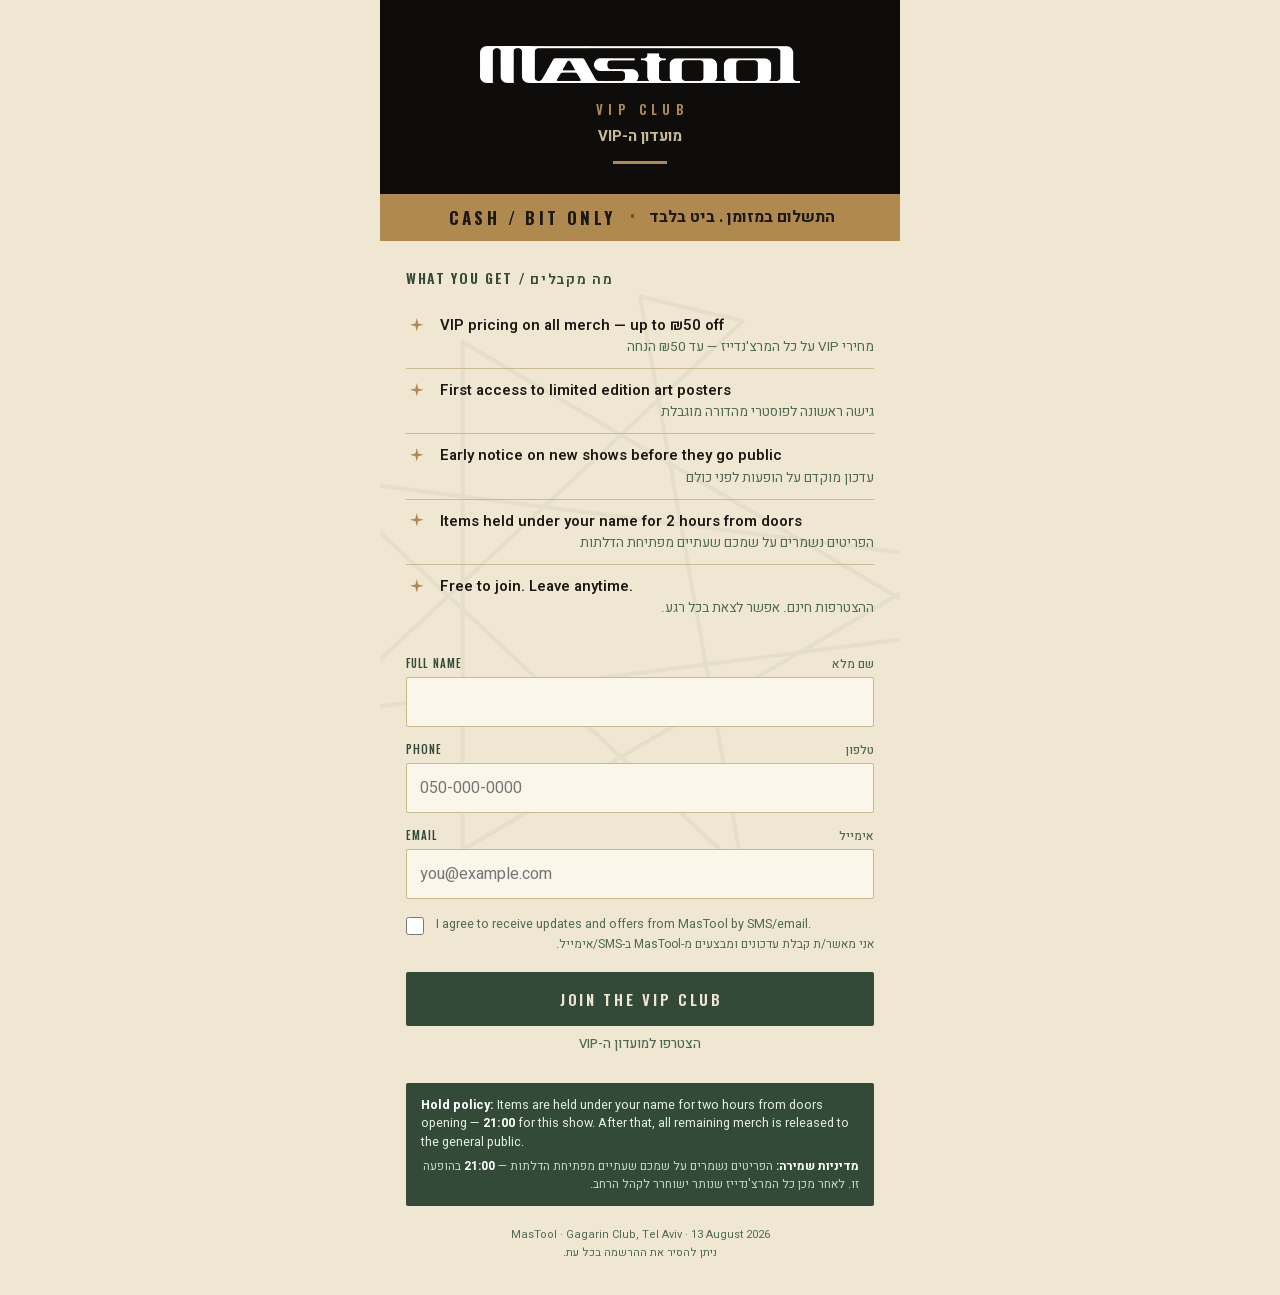
==== docs/index.html @ bb54f15d "Add docs/ for GitHub Pages (VIP signup page)" ====
<!DOCTYPE html>
<html lang="en">
<head>
<meta charset="UTF-8">
<meta name="viewport" content="width=device-width, initial-scale=1.0">
<title>MasTool — VIP Club</title>
<style>
  @font-face{font-family:'Anton';font-style:normal;font-weight:400;font-display:block;
    src:url([data-uri]) format('woff2');}
  @font-face{font-family:'Oswald';font-style:normal;font-weight:400 700;font-display:block;
    src:url([data-uri]) format('woff2');}
  @font-face{font-family:'Heebo';font-style:normal;font-weight:400 900;font-display:block;
    src:url([data-uri]) format('woff2');}
</style>
<style>
/* ============================================================
   MasTool — merch collateral design system
   Shared tokens + components across menu / VIP / Bit pages
   ============================================================ */
:root{
  --cream:      #F0E7D2;
  --cream-deep: #E7DBBF;
  --cream-warm: #E3D7B6;
  --ink:        #1B1814;
  --black:      #0E0D0B;
  --green:      #334A38;
  --green-soft: #4E6B53;
  --brass:      #B0894E;
  --brass-lite: #E9C886;
  --line:       #C9B98F;
}

*{ box-sizing:border-box; margin:0; padding:0; }

/* Oswald + Anton are Latin-only: force Heebo for Hebrew and for the shekel sign,
   so nothing ever falls back to a system font at the print shop. */
.he, .item-he, .subtitle-he, .kicker-he, .scan-he, .btn-he,
[dir="rtl"], .ils{ font-family:'Heebo', sans-serif; }

/* star is an SVG, not a glyph — ✦ (U+2726) exists in none of our fonts */
svg.ic{
  width:.85em; height:.85em; fill:currentColor;
  display:inline-block; vertical-align:-.08em; flex:none;
}
html,body{ background:#2a2a28; }
body{
  font-family:'Heebo', system-ui, sans-serif;
  color:var(--ink);
  display:flex;
  justify-content:center;
  padding:32px 16px;
  -webkit-font-smoothing:antialiased;
}

/* ---------- sheet ---------- */
.sheet{
  width:100%;
  background:var(--cream);
  border:1px solid var(--line);
  box-shadow:0 24px 60px rgba(0,0,0,.45);
  overflow:hidden;
  position:relative;
}
.sheet--a4{ max-width:720px; }
.sheet--a5{ max-width:520px; }

/* ---------- 9-point star watermark ---------- */
.watermark{
  position:absolute; top:46%; left:50%;
  width:128%; max-width:760px;
  transform:translate(-50%,-50%);
  opacity:.05; pointer-events:none; z-index:0;
}
.watermark svg{ width:100%; height:auto; display:block; }

/* ---------- header ---------- */
.header{
  background:var(--black);
  color:var(--cream);
  text-align:center;
  padding:26px 24px 20px;
  position:relative; z-index:1;
}
.header--tight{ padding:26px 22px 22px; }
.wordmark-img{ display:block; width:min(82%,460px); height:auto; margin:6px auto 2px; }
.wordmark-img--sm{ width:min(78%,320px); }
.subtitle{
  margin-top:14px;
  font-family:'Oswald', sans-serif; font-weight:500;
  letter-spacing:.42em; text-indent:.42em;
  font-size:clamp(12px,2.6vw,16px);
  color:#D8CBAA; text-transform:uppercase;
}
.subtitle-he{
  margin-top:6px; font-weight:500; letter-spacing:.04em;
  font-size:clamp(13px,2.8vw,17px);
  color:#C9BB97; direction:rtl;
  font-family:'Heebo', sans-serif;
}
.rule{ width:54px; height:3px; background:var(--brass); margin:14px auto 0; }

/* ---------- payment strip: CASH / BIT ONLY ---------- */
.paystrip{
  position:relative; z-index:1;
  background:var(--brass);
  color:#1B1814;
  display:flex; align-items:center; justify-content:center;
  gap:14px; flex-wrap:wrap;
  padding:11px 20px;
  text-align:center;
}
.paystrip .en{
  font-family:'Oswald', sans-serif; font-weight:700;
  text-transform:uppercase; letter-spacing:.2em; text-indent:.2em;
  font-size:clamp(13px,2.9vw,17px);
}
.paystrip .he{
  font-family:'Heebo', sans-serif; font-weight:700;
  direction:rtl; font-size:clamp(13px,2.9vw,16px);
}
.paystrip .dot{ opacity:.5; font-weight:400; }

/* ---------- QR block ---------- */
.qr-panel{
  position:relative; z-index:1;
  display:grid; grid-template-columns:auto 1fr; gap:20px;
  align-items:center;
  padding:20px 30px;
  border-top:1px solid var(--line);
}
.qr-slot{
  width:112px; height:112px;
  background:#fff;
  border:2px dashed var(--green-soft);
  display:flex; align-items:center; justify-content:center;
  text-align:center;
  padding:8px;
  flex:none;
}
.qr-slot img{ width:100%; height:100%; object-fit:contain; display:block; }
.qr-slot .hint{
  font-family:'Oswald',sans-serif; font-size:10px; line-height:1.35;
  letter-spacing:.08em; text-transform:uppercase; color:var(--green-soft);
}
.qr-slot .hint .he{ font-family:'Heebo',sans-serif; display:block; }
.qr-copy .h{
  font-family:'Oswald',sans-serif; font-weight:600; text-transform:uppercase;
  font-size:clamp(16px,3.2vw,20px); letter-spacing:.05em; color:var(--ink);
  line-height:1.15;
}
.qr-copy .h-he{ direction:rtl; font-weight:700; color:var(--green); font-size:clamp(14px,3vw,17px); margin-top:4px; }
.qr-copy .sub{ font-size:12.5px; color:var(--green-soft); margin-top:8px; line-height:1.5; }
.qr-copy .sub-he{ direction:rtl; }

/* ---------- footer ---------- */
.foot{
  position:relative; z-index:1;
  padding:11px 30px 14px;
  display:flex; justify-content:space-between; align-items:center;
  gap:12px; flex-wrap:wrap;
  border-top:1px solid var(--line);
}
.foot .note{ font-size:12px; color:var(--green-soft); letter-spacing:.02em; }
.foot .note-he{ direction:rtl; }
.badge{
  font-family:'Oswald',sans-serif; font-size:12px; letter-spacing:.1em;
  text-transform:uppercase; color:var(--brass); font-weight:600;
  border:1px solid var(--brass); padding:5px 11px; border-radius:2px; white-space:nowrap;
}

/* ---------- print ---------- */
@media print{
  html,body{ background:#fff; padding:0; }
  .sheet{ box-shadow:none; border:none; max-width:none; }
  *{ -webkit-print-color-adjust:exact; print-color-adjust:exact; }
}

</style>
<style>
  body{ padding:0; display:block; background:var(--cream); }

  .page{ max-width:520px; margin:0 auto; background:var(--cream); min-height:100vh; position:relative; overflow:hidden; }

  .hero{
    background:var(--black); color:var(--cream);
    text-align:center; padding:40px 24px 30px;
    position:relative; z-index:1;
  }
  .hero .kicker{
    font-family:'Oswald',sans-serif; font-weight:600;
    text-transform:uppercase; letter-spacing:.4em; text-indent:.4em;
    font-size:13px; color:var(--brass); margin-top:16px;
  }
  .hero .kicker-he{ direction:rtl; font-weight:700; font-size:15px; color:#C9BB97; margin-top:6px; }

  .perks{ position:relative; z-index:1; padding:26px 26px 6px; }
  .perks h2{
    font-family:'Oswald',sans-serif; font-weight:600; text-transform:uppercase;
    letter-spacing:.12em; font-size:14px; color:var(--green); margin-bottom:14px;
  }
  .perk{
    display:grid; grid-template-columns:22px 1fr; gap:12px;
    align-items:start; padding:11px 0; border-bottom:1px solid var(--line);
  }
  .perk:last-child{ border-bottom:none; }
  .perk .star{ color:var(--brass); font-size:16px; line-height:1.3; text-align:center; }
  .perk .en{ font-weight:600; font-size:15px; color:var(--ink); line-height:1.35; }
  .perk .he{ direction:rtl; font-size:13.5px; color:var(--green-soft); margin-top:2px; }

  .form-wrap{ position:relative; z-index:1; padding:20px 26px 30px; }
  .field{ margin-bottom:14px; }
  .field label{
    display:block; font-family:'Oswald',sans-serif; font-weight:500;
    text-transform:uppercase; letter-spacing:.1em; font-size:11px;
    color:var(--green); margin-bottom:6px;
  }
  .field label .he{
    font-family:'Heebo',sans-serif; text-transform:none; letter-spacing:0;
    color:var(--green-soft); font-size:12px; float:right; direction:rtl;
  }
  .field input[type=text],
  .field input[type=tel],
  .field input[type=email]{
    width:100%; padding:12px 13px;
    background:#FBF6EA; border:1px solid var(--line);
    font-family:'Heebo',sans-serif; font-size:16px; color:var(--ink);
    border-radius:2px; outline:none;
  }
  .field input:focus{ border-color:var(--green); background:#fff; }

  .consent{
    display:grid; grid-template-columns:20px 1fr; gap:10px;
    align-items:start; margin:16px 0 18px;
  }
  .consent input{ width:18px; height:18px; margin-top:2px; accent-color:var(--green); }
  .consent .en{ font-size:12.5px; color:var(--green-soft); line-height:1.45; }
  .consent .he{ direction:rtl; font-size:12px; color:var(--green-soft); margin-top:3px; line-height:1.45; }

  .btn{
    width:100%; padding:16px;
    background:var(--green); color:var(--cream);
    border:none; cursor:pointer;
    font-family:'Oswald',sans-serif; font-weight:600;
    text-transform:uppercase; letter-spacing:.18em; text-indent:.18em;
    font-size:15px; border-radius:2px;
    transition:background .15s ease;
  }
  .btn:hover{ background:#3D5943; }
  .btn:disabled{ opacity:.5; cursor:not-allowed; }
  .btn-he{
    text-align:center; direction:rtl; margin-top:8px;
    font-size:13px; color:var(--green-soft); font-weight:500;
  }

  .msg{ margin-top:14px; padding:13px; font-size:13.5px; border-radius:2px; display:none; line-height:1.5; }
  .msg.ok{ display:block; background:var(--green); color:var(--cream); }
  .msg.err{ display:block; background:#7A2E22; color:#F5E3DC; }
  .msg .he{ direction:rtl; margin-top:4px; opacity:.9; }

  .holdnote{
    position:relative; z-index:1;
    margin:0 26px 20px;
    background:var(--green); color:#E4EDE2;
    padding:13px 15px; border-radius:2px;
  }
  .holdnote .en{ font-size:12.5px; line-height:1.5; }
  .holdnote .he{ direction:rtl; font-size:12px; line-height:1.5; color:#C6D6C4; margin-top:5px; }
  .holdnote b{ color:#fff; }

  .fineprint{
    position:relative; z-index:1;
    padding:0 26px 34px; font-size:11px;
    color:var(--green-soft); line-height:1.6; text-align:center;
  }
  .fineprint .he{ direction:rtl; }
</style>
</head>
<body>
  <div class="page">
    <div class="watermark" aria-hidden="true">
  <svg viewBox="0 0 200 200" fill="none" stroke="#334A38" stroke-width="1.2">
    <g stroke-linejoin="round">
      <path d="M100,10 L130.9,182.6 L4.6,64.7 L195.4,89.1 L46.7,176.3 L46.7,23.7 L195.4,110.9 L4.6,135.3 L130.9,17.4 Z"/>
    </g>
  </svg>
</div>

    <header class="hero">
      <img class="wordmark-img wordmark-img--sm" src="[data-uri]" alt="MasTool">
      <div class="kicker">VIP Club</div>
      <div class="kicker-he">מועדון ה-VIP</div>
      <div class="rule"></div>
    </header>

    <div class="paystrip">
      <span class="en">Cash / Bit Only</span>
      <span class="dot">•</span>
      <span class="he">התשלום במזומן . ביט בלבד</span>
    </div>

    <section class="perks">
      <h2>What You Get <span class="he">/ מה מקבלים</span></h2>

      <div class="perk">
        <div class="star"><svg class="ic" viewBox="0 0 24 24" aria-hidden="true"><path d="M12 0l2.4 9.6L24 12l-9.6 2.4L12 24l-2.4-9.6L0 12l9.6-2.4z"/></svg></div>
        <div>
          <div class="en">VIP pricing on all merch — up to ₪50 off</div>
          <div class="he">מחירי VIP על כל המרצ'נדייז — עד ₪50 הנחה</div>
        </div>
      </div>
      <div class="perk">
        <div class="star"><svg class="ic" viewBox="0 0 24 24" aria-hidden="true"><path d="M12 0l2.4 9.6L24 12l-9.6 2.4L12 24l-2.4-9.6L0 12l9.6-2.4z"/></svg></div>
        <div>
          <div class="en">First access to limited edition art posters</div>
          <div class="he">גישה ראשונה לפוסטרי מהדורה מוגבלת</div>
        </div>
      </div>
      <div class="perk">
        <div class="star"><svg class="ic" viewBox="0 0 24 24" aria-hidden="true"><path d="M12 0l2.4 9.6L24 12l-9.6 2.4L12 24l-2.4-9.6L0 12l9.6-2.4z"/></svg></div>
        <div>
          <div class="en">Early notice on new shows before they go public</div>
          <div class="he">עדכון מוקדם על הופעות לפני כולם</div>
        </div>
      </div>
      <div class="perk">
        <div class="star"><svg class="ic" viewBox="0 0 24 24" aria-hidden="true"><path d="M12 0l2.4 9.6L24 12l-9.6 2.4L12 24l-2.4-9.6L0 12l9.6-2.4z"/></svg></div>
        <div>
          <div class="en">Items held under your name for 2 hours from doors</div>
          <div class="he">הפריטים נשמרים על שמכם שעתיים מפתיחת הדלתות</div>
        </div>
      </div>
      <div class="perk">
        <div class="star"><svg class="ic" viewBox="0 0 24 24" aria-hidden="true"><path d="M12 0l2.4 9.6L24 12l-9.6 2.4L12 24l-2.4-9.6L0 12l9.6-2.4z"/></svg></div>
        <div>
          <div class="en">Free to join. Leave anytime.</div>
          <div class="he">ההצטרפות חינם. אפשר לצאת בכל רגע.</div>
        </div>
      </div>
    </section>

    <section class="form-wrap">
      <div class="field">
        <label for="name">Full Name <span class="he">שם מלא</span></label>
        <input type="text" id="name" autocomplete="name" required>
      </div>
      <div class="field">
        <label for="phone">Phone <span class="he">טלפון</span></label>
        <input type="tel" id="phone" autocomplete="tel" inputmode="tel" placeholder="050-000-0000" required>
      </div>
      <div class="field">
        <label for="email">Email <span class="he">אימייל</span></label>
        <input type="email" id="email" autocomplete="email" inputmode="email" placeholder="you@example.com">
      </div>

      <div class="consent">
        <input type="checkbox" id="consent">
        <label for="consent" style="margin:0">
          <div class="en">I agree to receive updates and offers from MasTool by SMS/email.</div>
          <div class="he">אני מאשר/ת קבלת עדכונים ומבצעים מ-MasTool ב-SMS/אימייל.</div>
        </label>
      </div>

      <button class="btn" id="submit">Join the VIP Club</button>
      <div class="btn-he">הצטרפו למועדון ה-VIP</div>

      <div class="msg" id="msg"></div>
    </section>

    <div class="holdnote">
      <div class="en"><b>Hold policy:</b> Items are held under your name for two hours from doors opening — <b>21:00</b> for this show. After that, all remaining merch is released to the general public.</div>
      <div class="he"><b>מדיניות שמירה:</b> הפריטים נשמרים על שמכם שעתיים מפתיחת הדלתות — <b>21:00</b> בהופעה זו. לאחר מכן כל המרצ'נדייז שנותר ישוחרר לקהל הרחב.</div>
    </div>

    <div class="fineprint">
      <div>MasTool · Gagarin Club, Tel Aviv · 13 August 2026</div>
      <div class="he">ניתן להסיר את ההרשמה בכל עת.</div>
    </div>
  </div>

<script>
  /* ============================================================
     STEP 1 — paste your form endpoint below.
     Works with Formspree ("https://formspree.io/f/xxxxxxx"),
     Google Apps Script web app, Airtable, or any URL that
     accepts a POST with JSON.
     Until this is set, the form shows a friendly error.
     ============================================================ */
  const FORM_ENDPOINT = "PASTE_YOUR_FORM_ENDPOINT_HERE";

  const $ = (id) => document.getElementById(id);
  const msg = $("msg");

  function show(kind, en, he) {
    msg.className = "msg " + kind;
    msg.innerHTML = '<div>' + en + '</div><div class="he">' + he + '</div>';
  }

  $("submit").addEventListener("click", async () => {
    const name    = $("name").value.trim();
    const phone   = $("phone").value.trim();
    const email   = $("email").value.trim();
    const consent = $("consent").checked;

    if (!name || !phone) {
      show("err", "Please enter your name and phone.", "נא למלא שם וטלפון.");
      return;
    }
    if (!consent) {
      show("err", "Please tick the consent box to join.", "נא לאשר קבלת עדכונים כדי להצטרף.");
      return;
    }
    if (FORM_ENDPOINT.startsWith("PASTE_")) {
      show("err", "Form endpoint not configured yet.", "יעד הטופס עדיין לא הוגדר.");
      return;
    }

    const btn = $("submit");
    btn.disabled = true;
    btn.textContent = "Joining…";

    try {
      const res = await fetch(FORM_ENDPOINT, {
        method: "POST",
        headers: { "Content-Type": "application/json", "Accept": "application/json" },
        body: JSON.stringify({
          name, phone, email,
          consent: true,
          source: "merch-stand-qr",
          show: "Gagarin 2026-08-13",
          ts: new Date().toISOString()
        })
      });
      if (!res.ok) throw new Error("bad status " + res.status);

      show("ok", "You're in. See you at the stand — show this at checkout for VIP pricing.",
                 "נרשמת! נתראה בדוכן — הציגו את המסך הזה לקבלת מחירי VIP.");
      btn.style.display = "none";
      document.querySelector(".btn-he").style.display = "none";
    } catch (e) {
      show("err", "Something went wrong. Please try again or sign up at the stand.",
                  "משהו השתבש. נסו שוב או הירשמו בדוכן.");
      btn.disabled = false;
      btn.textContent = "Join the VIP Club";
    }
  });
</script>
</body>
</html>
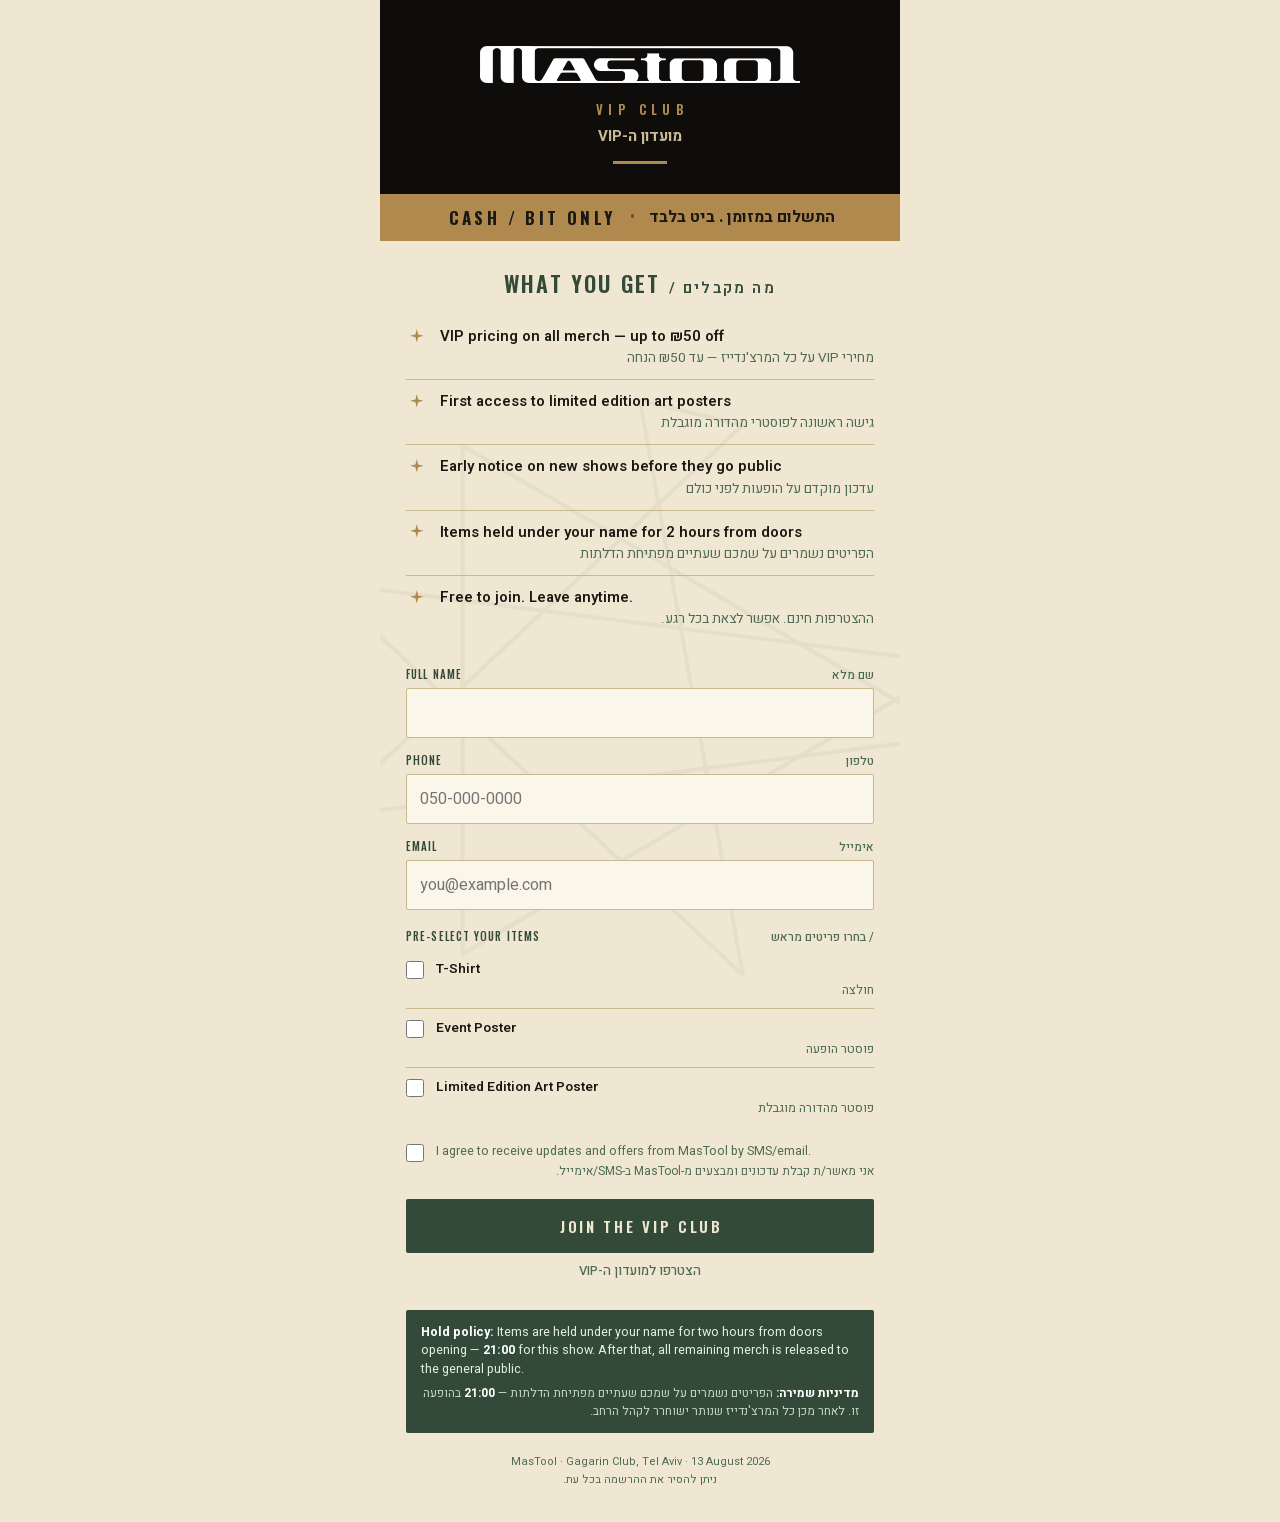
==== commit 88875e1e: "feat: VIP item pre-selection, ticket popup, and Hebrew club name fix Fans can now pre-pick T-Shirt (" ====
--- a/docs/index.html
+++ b/docs/index.html
@@ -196,8 +196,10 @@
   .perks{ position:relative; z-index:1; padding:26px 26px 6px; }
   .perks h2{
     font-family:'Oswald',sans-serif; font-weight:600; text-transform:uppercase;
-    letter-spacing:.12em; font-size:14px; color:var(--green); margin-bottom:14px;
-  }
+    letter-spacing:.1em; font-size:22px; color:var(--green); margin-bottom:16px;
+    text-align:center;
+  }
+  .perks h2 .he{ font-size:15px; }
   .perk{
     display:grid; grid-template-columns:22px 1fr; gap:12px;
     align-items:start; padding:11px 0; border-bottom:1px solid var(--line);
@@ -227,6 +229,31 @@
     border-radius:2px; outline:none;
   }
   .field input:focus{ border-color:var(--green); background:#fff; }
+
+  .merch{ margin:18px 0 4px; }
+  .merch-h{
+    font-family:'Oswald',sans-serif; font-weight:500;
+    text-transform:uppercase; letter-spacing:.1em; font-size:11px;
+    color:var(--green); margin-bottom:6px;
+  }
+  .merch-h .he{
+    font-family:'Heebo',sans-serif; text-transform:none; letter-spacing:0;
+    color:var(--green-soft); font-size:12px; float:right; direction:rtl;
+  }
+  .merch-item{
+    display:grid; grid-template-columns:20px 1fr; gap:10px;
+    align-items:start; padding:9px 0; border-bottom:1px solid var(--line);
+  }
+  .merch-item:last-child{ border-bottom:none; }
+  .merch-item input[type=checkbox]{ width:18px; height:18px; margin-top:2px; accent-color:var(--green); }
+  .merch-item .en{ font-size:13.5px; font-weight:600; color:var(--ink); }
+  .merch-item .he{ direction:rtl; font-size:12.5px; color:var(--green-soft); margin-top:2px; }
+  .shirt-size{ display:none; margin-top:8px; }
+  .shirt-size.show{ display:block; }
+  .shirt-size select{
+    width:100%; padding:9px 10px; background:#FBF6EA; border:1px solid var(--line);
+    font-family:'Heebo',sans-serif; font-size:14px; color:var(--ink); border-radius:2px;
+  }
 
   .consent{
     display:grid; grid-template-columns:20px 1fr; gap:10px;
@@ -273,6 +300,54 @@
     color:var(--green-soft); line-height:1.6; text-align:center;
   }
   .fineprint .he{ direction:rtl; }
+
+  .ticket-overlay{
+    display:none; position:fixed; inset:0; z-index:50;
+    background:rgba(14,13,11,.78);
+    align-items:center; justify-content:center; padding:20px;
+  }
+  .ticket-overlay.show{ display:flex; }
+  .ticket-card{
+    position:relative; width:100%; max-width:380px;
+    background:var(--cream); border:1px solid var(--brass);
+    border-radius:4px; padding:34px 26px 26px; text-align:center;
+    box-shadow:0 24px 60px rgba(0,0,0,.5);
+  }
+  .ticket-close{
+    position:absolute; top:10px; right:14px; border:none; background:none;
+    font-size:24px; line-height:1; color:var(--green-soft); cursor:pointer;
+  }
+  .ticket-kicker{
+    font-family:'Oswald',sans-serif; font-weight:600; text-transform:uppercase;
+    letter-spacing:.3em; text-indent:.3em; font-size:11px; color:var(--brass);
+  }
+  .ticket-kicker .he{ font-family:'Heebo',sans-serif; letter-spacing:0; text-indent:0; direction:rtl; }
+  .ticket-headline{
+    font-family:'Anton',sans-serif; font-weight:400; font-size:38px; color:var(--green);
+    margin-top:14px; line-height:1;
+  }
+  .ticket-headline-he{ direction:rtl; font-size:18px; color:var(--green-soft); margin-top:6px; font-weight:700; }
+  .ticket-name{
+    margin-top:18px; font-family:'Oswald',sans-serif; font-weight:600;
+    font-size:20px; color:var(--ink); word-break:break-word;
+  }
+  .ticket-divider{ width:60%; height:1px; background:var(--line); margin:16px auto; }
+  .ticket-sub{ font-size:12.5px; color:var(--green-soft); line-height:1.5; }
+  .ticket-sub-he{ direction:rtl; font-size:12px; color:var(--green-soft); margin-top:3px; line-height:1.5; }
+  .ticket-items{ margin-top:16px; text-align:left; }
+  .ticket-item{
+    display:flex; justify-content:space-between; align-items:flex-start; gap:10px;
+    padding:8px 0; border-bottom:1px solid var(--line);
+  }
+  .ticket-item:last-child{ border-bottom:none; }
+  .ticket-item .en{ font-size:13.5px; font-weight:600; color:var(--ink); }
+  .ticket-item .he{ direction:rtl; font-size:12px; color:var(--green-soft); margin-top:1px; }
+  .ticket-item .tag{
+    font-family:'Oswald',sans-serif; font-size:11px; letter-spacing:.06em; text-transform:uppercase;
+    color:var(--brass); border:1px solid var(--brass); padding:3px 8px; border-radius:2px; white-space:nowrap;
+  }
+  .ticket-empty{ font-size:12.5px; color:var(--green-soft); text-align:center; padding:6px 0; }
+  .ticket-footer{ margin-top:20px; font-size:10.5px; color:var(--green-soft); letter-spacing:.03em; }
 </style>
 </head>
 <body>
@@ -286,7 +361,7 @@
 </div>
 
     <header class="hero">
-      <img class="wordmark-img wordmark-img--sm" src="[data-uri]" alt="MasTool">
+      <img class="wordmark-img wordmark-img--sm" src="[data-uri]" alt="MasTool">
       <div class="kicker">VIP Club</div>
       <div class="kicker-he">מועדון ה-VIP</div>
       <div class="rule"></div>
@@ -350,6 +425,45 @@
       <div class="field">
         <label for="email">Email <span class="he">אימייל</span></label>
         <input type="email" id="email" autocomplete="email" inputmode="email" placeholder="you@example.com">
+      </div>
+
+      <div class="merch">
+        <div class="merch-h">Pre-select your items <span class="he">/ בחרו פריטים מראש</span></div>
+
+        <div class="merch-item">
+          <input type="checkbox" id="m-shirt">
+          <div>
+            <label for="m-shirt" style="margin:0">
+              <div class="en">T-Shirt</div>
+              <div class="he">חולצה</div>
+            </label>
+            <div class="shirt-size" id="shirtSizeWrap">
+              <select id="shirtSize">
+                <option value="M">M</option>
+                <option value="L">L</option>
+                <option value="XL">XL</option>
+                <option value="2XL">2XL</option>
+                <option value="3XL">3XL</option>
+              </select>
+            </div>
+          </div>
+        </div>
+
+        <div class="merch-item">
+          <input type="checkbox" id="m-event">
+          <label for="m-event" style="margin:0">
+            <div class="en">Event Poster</div>
+            <div class="he">פוסטר הופעה</div>
+          </label>
+        </div>
+
+        <div class="merch-item">
+          <input type="checkbox" id="m-ltd">
+          <label for="m-ltd" style="margin:0">
+            <div class="en">Limited Edition Art Poster</div>
+            <div class="he">פוסטר מהדורה מוגבלת</div>
+          </label>
+        </div>
       </div>
 
       <div class="consent">
@@ -374,6 +488,21 @@
     <div class="fineprint">
       <div>MasTool · Gagarin Club, Tel Aviv · 13 August 2026</div>
       <div class="he">ניתן להסיר את ההרשמה בכל עת.</div>
+    </div>
+  </div>
+
+  <div class="ticket-overlay" id="ticketOverlay">
+    <div class="ticket-card">
+      <button class="ticket-close" id="ticketClose" aria-label="Close">&times;</button>
+      <div class="ticket-kicker">VIP Club <span class="he">/ מועדון VIP</span></div>
+      <div class="ticket-headline">You're In</div>
+      <div class="ticket-headline-he">נרשמת!</div>
+      <div class="ticket-name" id="ticketName"></div>
+      <div class="ticket-divider"></div>
+      <div class="ticket-sub">Show this at checkout for VIP pricing</div>
+      <div class="ticket-sub-he">הציגו את המסך הזה לקבלת מחירי VIP בדוכן</div>
+      <div class="ticket-items" id="ticketItems"></div>
+      <div class="ticket-footer">Gagarin Club, Tel Aviv · 13 August 2026</div>
     </div>
   </div>
 
@@ -385,7 +514,7 @@
      accepts a POST with JSON.
      Until this is set, the form shows a friendly error.
      ============================================================ */
-  const FORM_ENDPOINT = "PASTE_YOUR_FORM_ENDPOINT_HERE";
+  const FORM_ENDPOINT = "https://script.google.com/macros/s/AKfycbytL_1c1JyozZrEYHhS7ctPRax-Gyu_EmqKjzPO7XJX5jQOWDL3QY0wW5nNQEKbPsAG/exec";
 
   const $ = (id) => document.getElementById(id);
   const msg = $("msg");
@@ -394,12 +523,39 @@
     msg.className = "msg " + kind;
     msg.innerHTML = '<div>' + en + '</div><div class="he">' + he + '</div>';
   }
+
+  $("m-shirt").addEventListener("change", () => {
+    $("shirtSizeWrap").classList.toggle("show", $("m-shirt").checked);
+  });
+
+  function showTicket(name, items) {
+    $("ticketName").textContent = name;
+    const wrap = $("ticketItems");
+    if (!items.length) {
+      wrap.innerHTML = '<div class="ticket-empty">No items pre-selected — browse at the stand<br><span class="he">לא נבחרו פריטים מראש — אפשר לעיין בדוכן</span></div>';
+    } else {
+      wrap.innerHTML = items.map(it =>
+        '<div class="ticket-item"><div><div class="en">' + it.en + '</div><div class="he">' + it.he + '</div></div>' +
+        (it.tag ? '<span class="tag">' + it.tag + '</span>' : '') + '</div>'
+      ).join('');
+    }
+    $("ticketOverlay").classList.add("show");
+  }
+
+  $("ticketClose").addEventListener("click", () => $("ticketOverlay").classList.remove("show"));
+  $("ticketOverlay").addEventListener("click", (e) => {
+    if (e.target.id === "ticketOverlay") $("ticketOverlay").classList.remove("show");
+  });
 
   $("submit").addEventListener("click", async () => {
     const name    = $("name").value.trim();
     const phone   = $("phone").value.trim();
     const email   = $("email").value.trim();
     const consent = $("consent").checked;
+    const shirt       = $("m-shirt").checked;
+    const shirtSize   = shirt ? $("shirtSize").value : "";
+    const eventPoster = $("m-event").checked;
+    const ltdPoster   = $("m-ltd").checked;
 
     if (!name || !phone) {
       show("err", "Please enter your name and phone.", "נא למלא שם וטלפון.");
@@ -421,10 +577,11 @@
     try {
       const res = await fetch(FORM_ENDPOINT, {
         method: "POST",
-        headers: { "Content-Type": "application/json", "Accept": "application/json" },
+        headers: { "Content-Type": "text/plain;charset=utf-8" },
         body: JSON.stringify({
           name, phone, email,
           consent: true,
+          shirt, shirtSize, eventPoster, ltdPoster,
           source: "merch-stand-qr",
           show: "Gagarin 2026-08-13",
           ts: new Date().toISOString()
@@ -432,10 +589,13 @@
       });
       if (!res.ok) throw new Error("bad status " + res.status);
 
-      show("ok", "You're in. See you at the stand — show this at checkout for VIP pricing.",
-                 "נרשמת! נתראה בדוכן — הציגו את המסך הזה לקבלת מחירי VIP.");
-      btn.style.display = "none";
-      document.querySelector(".btn-he").style.display = "none";
+      const items = [];
+      if (shirt) items.push({ en: "T-Shirt", he: "חולצה", tag: shirtSize });
+      if (eventPoster) items.push({ en: "Event Poster", he: "פוסטר הופעה" });
+      if (ltdPoster) items.push({ en: "Limited Edition Art Poster", he: "פוסטר מהדורה מוגבלת" });
+      showTicket(name, items);
+
+      document.querySelector(".form-wrap").style.display = "none";
     } catch (e) {
       show("err", "Something went wrong. Please try again or sign up at the stand.",
                   "משהו השתבש. נסו שוב או הירשמו בדוכן.");
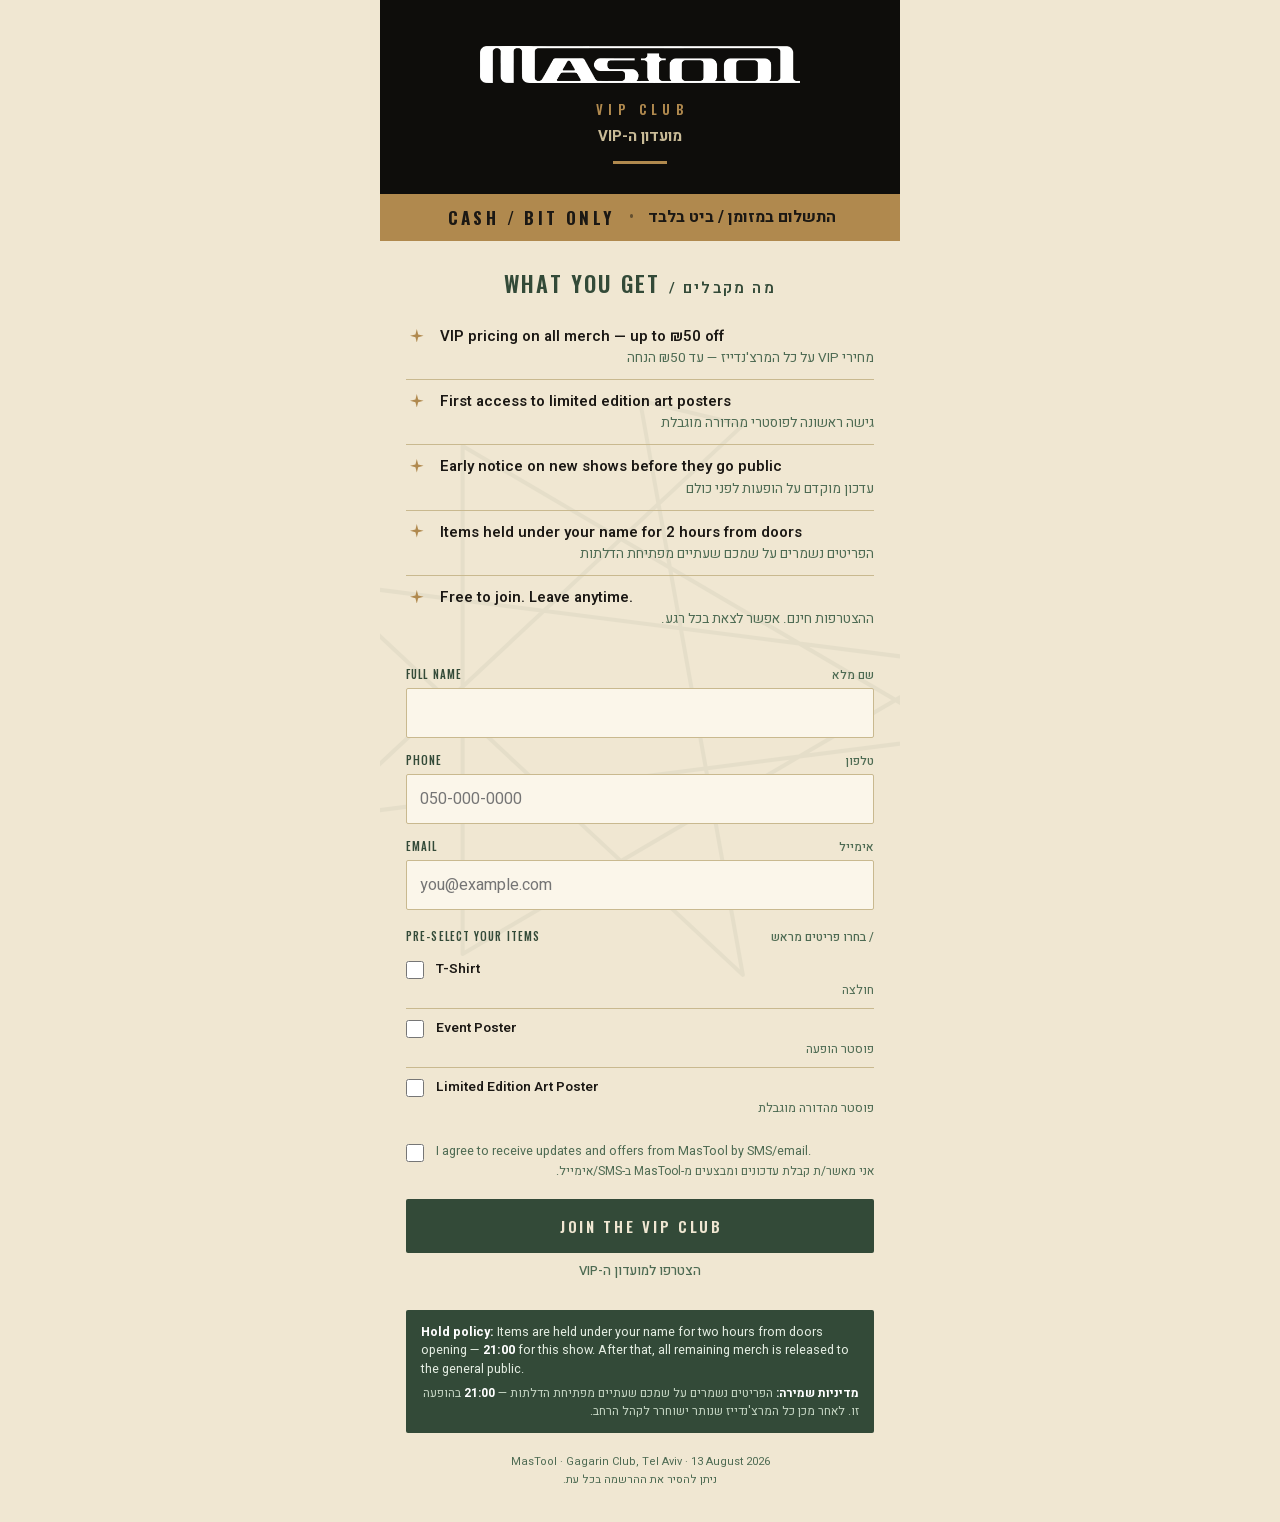
==== commit 627d6f6b: "fix: correct Hebrew punctuation in cash/Bit payment note "התשלום במזומן . ביט בלבד" -> "התשלום במזומ" ====
--- a/docs/index.html
+++ b/docs/index.html
@@ -177,7 +177,7 @@
 
 </style>
 <style>
-  body{ padding:0; display:block; background:var(--cream); }
+  html,body{ padding:0; display:block; background:var(--cream); }
 
   .page{ max-width:520px; margin:0 auto; background:var(--cream); min-height:100vh; position:relative; overflow:hidden; }
 
@@ -347,6 +347,12 @@
     color:var(--brass); border:1px solid var(--brass); padding:3px 8px; border-radius:2px; white-space:nowrap;
   }
   .ticket-empty{ font-size:12.5px; color:var(--green-soft); text-align:center; padding:6px 0; }
+  .ticket-scarcity{
+    margin-top:16px; padding-top:14px; border-top:1px dashed var(--line);
+    font-size:11.5px; color:var(--ink); line-height:1.5; text-align:center;
+  }
+  .ticket-scarcity b{ color:var(--brass); }
+  .ticket-scarcity .he{ direction:rtl; margin-top:4px; color:var(--green-soft); }
   .ticket-footer{ margin-top:20px; font-size:10.5px; color:var(--green-soft); letter-spacing:.03em; }
 </style>
 </head>
@@ -370,7 +376,7 @@
     <div class="paystrip">
       <span class="en">Cash / Bit Only</span>
       <span class="dot">•</span>
-      <span class="he">התשלום במזומן . ביט בלבד</span>
+      <span class="he">התשלום במזומן / ביט בלבד</span>
     </div>
 
     <section class="perks">
@@ -502,6 +508,12 @@
       <div class="ticket-sub">Show this at checkout for VIP pricing</div>
       <div class="ticket-sub-he">הציגו את המסך הזה לקבלת מחירי VIP בדוכן</div>
       <div class="ticket-items" id="ticketItems"></div>
+      <div class="ticket-scarcity">
+        <div><b>Stock is limited, first come first served</b> — hurry and grab your merch before it runs out.</div>
+        <div class="he">הכמות מוגבלת, כל הקודם זוכה — מהרו לרכוש את המרצ'נדייז לפני שייגמר.</div>
+        <div style="margin-top:8px">Signing up does <b>not guarantee availability</b> — it only gives you a head start.</div>
+        <div class="he">ההרשמה <b>אינה מבטיחה זמינות</b> — היא רק נותנת לכם יתרון פתיחה.</div>
+      </div>
       <div class="ticket-footer">Gagarin Club, Tel Aviv · 13 August 2026</div>
     </div>
   </div>
